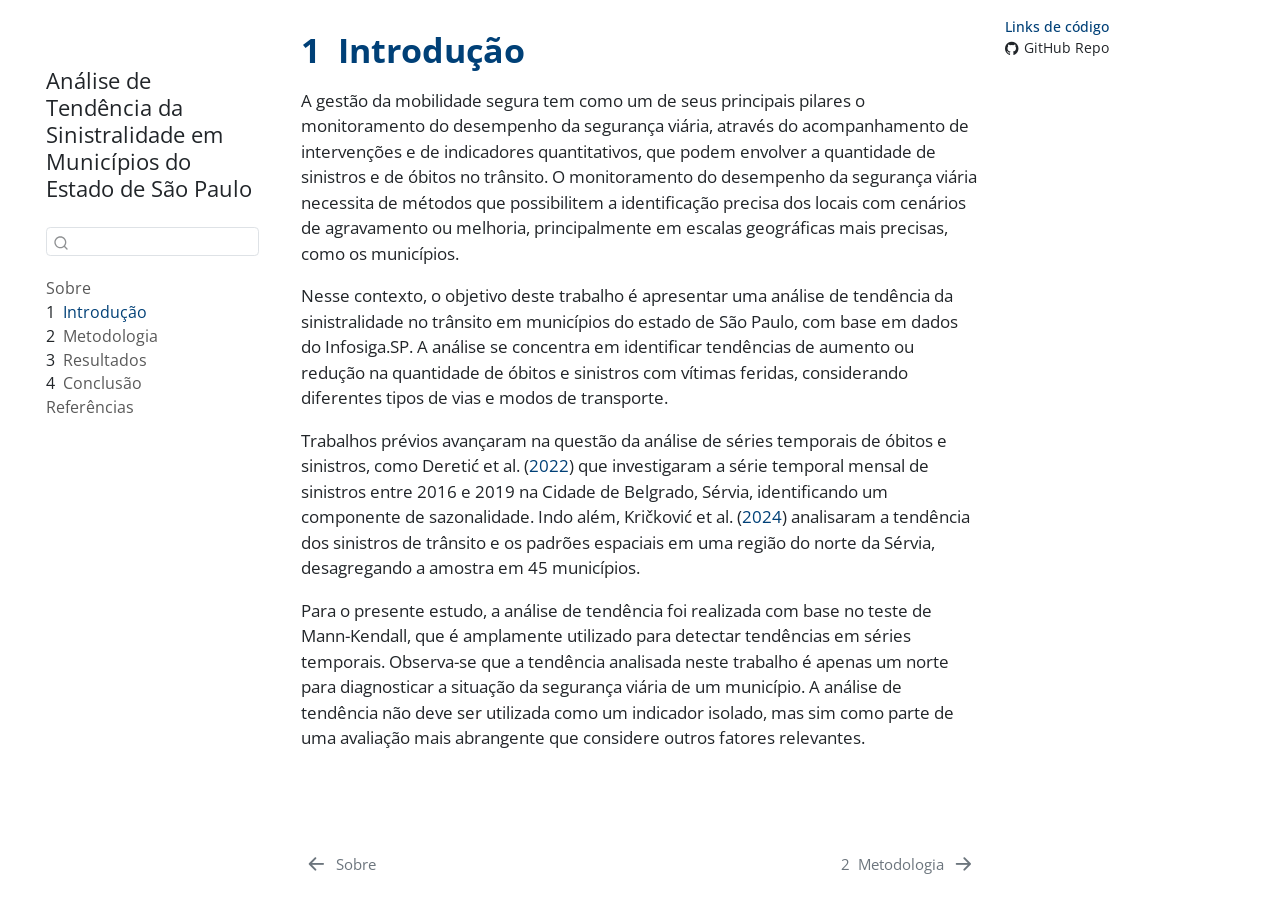
==== docs/01-introducao.html @ 55fef878 "Insere a logo e muda o output para docs (#19)" ====
<!DOCTYPE html>
<html xmlns="http://www.w3.org/1999/xhtml" lang="pt-BR" xml:lang="pt-BR"><head>

<meta charset="utf-8">
<meta name="generator" content="quarto-1.7.29">

<meta name="viewport" content="width=device-width, initial-scale=1.0, user-scalable=yes">


<title>1&nbsp; Introdução – Análise de Tendência da Sinistralidade em Municípios do Estado de São Paulo</title>
<style>
code{white-space: pre-wrap;}
span.smallcaps{font-variant: small-caps;}
div.columns{display: flex; gap: min(4vw, 1.5em);}
div.column{flex: auto; overflow-x: auto;}
div.hanging-indent{margin-left: 1.5em; text-indent: -1.5em;}
ul.task-list{list-style: none;}
ul.task-list li input[type="checkbox"] {
  width: 0.8em;
  margin: 0 0.8em 0.2em -1em; /* quarto-specific, see https://github.com/quarto-dev/quarto-cli/issues/4556 */ 
  vertical-align: middle;
}
/* CSS for citations */
div.csl-bib-body { }
div.csl-entry {
  clear: both;
  margin-bottom: 0em;
}
.hanging-indent div.csl-entry {
  margin-left:2em;
  text-indent:-2em;
}
div.csl-left-margin {
  min-width:2em;
  float:left;
}
div.csl-right-inline {
  margin-left:2em;
  padding-left:1em;
}
div.csl-indent {
  margin-left: 2em;
}</style>


<script src="site_libs/quarto-nav/quarto-nav.js"></script>
<script src="site_libs/quarto-nav/headroom.min.js"></script>
<script src="site_libs/clipboard/clipboard.min.js"></script>
<script src="site_libs/quarto-search/autocomplete.umd.js"></script>
<script src="site_libs/quarto-search/fuse.min.js"></script>
<script src="site_libs/quarto-search/quarto-search.js"></script>
<meta name="quarto:offset" content="./">
<link href="./02-metodologia.html" rel="next">
<link href="./index.html" rel="prev">
<script src="site_libs/quarto-html/quarto.js" type="module"></script>
<script src="site_libs/quarto-html/tabsets/tabsets.js" type="module"></script>
<script src="site_libs/quarto-html/popper.min.js"></script>
<script src="site_libs/quarto-html/tippy.umd.min.js"></script>
<script src="site_libs/quarto-html/anchor.min.js"></script>
<link href="site_libs/quarto-html/tippy.css" rel="stylesheet">
<link href="site_libs/quarto-html/quarto-syntax-highlighting-0815c480559380816a4d1ea211a47e91.css" rel="stylesheet" id="quarto-text-highlighting-styles">
<script src="site_libs/bootstrap/bootstrap.min.js"></script>
<link href="site_libs/bootstrap/bootstrap-icons.css" rel="stylesheet">
<link href="site_libs/bootstrap/bootstrap-4c45f1c5df16a2c79d4b30ee417fadc2.min.css" rel="stylesheet" append-hash="true" id="quarto-bootstrap" data-mode="light">
<script id="quarto-search-options" type="application/json">{
  "location": "sidebar",
  "copy-button": false,
  "collapse-after": 3,
  "panel-placement": "start",
  "type": "textbox",
  "limit": 50,
  "keyboard-shortcut": [
    "f",
    "/",
    "s"
  ],
  "show-item-context": false,
  "language": {
    "search-no-results-text": "Nenhum resultado",
    "search-matching-documents-text": "documentos correspondentes",
    "search-copy-link-title": "Copiar link para a busca",
    "search-hide-matches-text": "Esconder correspondências adicionais",
    "search-more-match-text": "mais correspondência neste documento",
    "search-more-matches-text": "mais correspondências neste documento",
    "search-clear-button-title": "Limpar",
    "search-text-placeholder": "",
    "search-detached-cancel-button-title": "Cancelar",
    "search-submit-button-title": "Enviar",
    "search-label": "Procurar"
  }
}</script>


</head>

<body class="nav-sidebar floating quarto-light">

<div id="quarto-search-results"></div>
  <header id="quarto-header" class="headroom fixed-top">
  <nav class="quarto-secondary-nav">
    <div class="container-fluid d-flex">
      <button type="button" class="quarto-btn-toggle btn" data-bs-toggle="collapse" role="button" data-bs-target=".quarto-sidebar-collapse-item" aria-controls="quarto-sidebar" aria-expanded="false" aria-label="Alternar barra lateral" onclick="if (window.quartoToggleHeadroom) { window.quartoToggleHeadroom(); }">
        <i class="bi bi-layout-text-sidebar-reverse"></i>
      </button>
        <nav class="quarto-page-breadcrumbs" aria-label="breadcrumb"><ol class="breadcrumb"><li class="breadcrumb-item"><a href="./01-introducao.html"><span class="chapter-number">1</span>&nbsp; <span class="chapter-title">Introdução</span></a></li></ol></nav>
        <a class="flex-grow-1" role="navigation" data-bs-toggle="collapse" data-bs-target=".quarto-sidebar-collapse-item" aria-controls="quarto-sidebar" aria-expanded="false" aria-label="Alternar barra lateral" onclick="if (window.quartoToggleHeadroom) { window.quartoToggleHeadroom(); }">      
        </a>
      <button type="button" class="btn quarto-search-button" aria-label="Procurar" onclick="window.quartoOpenSearch();">
        <i class="bi bi-search"></i>
      </button>
    </div>
  </nav>
</header>
<!-- content -->
<div id="quarto-content" class="quarto-container page-columns page-rows-contents page-layout-article">
<!-- sidebar -->
  <nav id="quarto-sidebar" class="sidebar collapse collapse-horizontal quarto-sidebar-collapse-item sidebar-navigation floating overflow-auto">
    <div class="pt-lg-2 mt-2 text-left sidebar-header sidebar-header-stacked">
      <a href="./index.html" class="sidebar-logo-link">
      <img src="./img/POLI_HORIZONTAL.png" alt="" class="sidebar-logo py-0 d-lg-inline d-none">
      </a>
    <div class="sidebar-title mb-0 py-0">
      <a href="./">Análise de Tendência da Sinistralidade em Municípios do Estado de São Paulo</a> 
    </div>
      </div>
        <div class="mt-2 flex-shrink-0 align-items-center">
        <div class="sidebar-search">
        <div id="quarto-search" class="" title="Procurar"></div>
        </div>
        </div>
    <div class="sidebar-menu-container"> 
    <ul class="list-unstyled mt-1">
        <li class="sidebar-item">
  <div class="sidebar-item-container"> 
  <a href="./index.html" class="sidebar-item-text sidebar-link">
 <span class="menu-text">Sobre</span></a>
  </div>
</li>
        <li class="sidebar-item">
  <div class="sidebar-item-container"> 
  <a href="./01-introducao.html" class="sidebar-item-text sidebar-link active">
 <span class="menu-text"><span class="chapter-number">1</span>&nbsp; <span class="chapter-title">Introdução</span></span></a>
  </div>
</li>
        <li class="sidebar-item">
  <div class="sidebar-item-container"> 
  <a href="./02-metodologia.html" class="sidebar-item-text sidebar-link">
 <span class="menu-text"><span class="chapter-number">2</span>&nbsp; <span class="chapter-title">Metodologia</span></span></a>
  </div>
</li>
        <li class="sidebar-item">
  <div class="sidebar-item-container"> 
  <a href="./03-resultados.html" class="sidebar-item-text sidebar-link">
 <span class="menu-text"><span class="chapter-number">3</span>&nbsp; <span class="chapter-title">Resultados</span></span></a>
  </div>
</li>
        <li class="sidebar-item">
  <div class="sidebar-item-container"> 
  <a href="./04-conclusao.html" class="sidebar-item-text sidebar-link">
 <span class="menu-text"><span class="chapter-number">4</span>&nbsp; <span class="chapter-title">Conclusão</span></span></a>
  </div>
</li>
        <li class="sidebar-item">
  <div class="sidebar-item-container"> 
  <a href="./05-referencias.html" class="sidebar-item-text sidebar-link">
 <span class="menu-text">Referências</span></a>
  </div>
</li>
    </ul>
    </div>
</nav>
<div id="quarto-sidebar-glass" class="quarto-sidebar-collapse-item" data-bs-toggle="collapse" data-bs-target=".quarto-sidebar-collapse-item"></div>
<!-- margin-sidebar -->
    <div id="quarto-margin-sidebar" class="sidebar margin-sidebar">
        
    <div class="quarto-code-links"><h2>Links de código</h2><ul><li><a href="https://github.com/Detran-SP/tendencia_municipios/" target="_blank"><i class="bi bi-github"></i>GitHub Repo</a></li></ul></div></div>
<!-- main -->
<main class="content" id="quarto-document-content">

<header id="title-block-header" class="quarto-title-block default">
<div class="quarto-title">
<h1 class="title"><span id="sec-introduction" class="quarto-section-identifier"><span class="chapter-number">1</span>&nbsp; <span class="chapter-title">Introdução</span></span></h1>
</div>



<div class="quarto-title-meta">

    
  
    
  </div>
  


</header>


<p>A gestão da mobilidade segura tem como um de seus principais pilares o monitoramento do desempenho da segurança viária, através do acompanhamento de intervenções e de indicadores quantitativos, que podem envolver a quantidade de sinistros e de óbitos no trânsito. O monitoramento do desempenho da segurança viária necessita de métodos que possibilitem a identificação precisa dos locais com cenários de agravamento ou melhoria, principalmente em escalas geográficas mais precisas, como os municípios.</p>
<p>Nesse contexto, o objetivo deste trabalho é apresentar uma análise de tendência da sinistralidade no trânsito em municípios do estado de São Paulo, com base em dados do Infosiga.SP. A análise se concentra em identificar tendências de aumento ou redução na quantidade de óbitos e sinistros com vítimas feridas, considerando diferentes tipos de vias e modos de transporte.</p>
<p>Trabalhos prévios avançaram na questão da análise de séries temporais de óbitos e sinistros, como <span class="citation" data-cites="dereticSARIMAModellingApproach2022">Deretić et al. (<a href="05-referencias.html#ref-dereticSARIMAModellingApproach2022" role="doc-biblioref">2022</a>)</span> que investigaram a série temporal mensal de sinistros entre 2016 e 2019 na Cidade de Belgrado, Sérvia, identificando um componente de sazonalidade. Indo além, <span class="citation" data-cites="krickovicSpatialtemporalTrendAnalysis2024">Kričković et al. (<a href="05-referencias.html#ref-krickovicSpatialtemporalTrendAnalysis2024" role="doc-biblioref">2024</a>)</span> analisaram a tendência dos sinistros de trânsito e os padrões espaciais em uma região do norte da Sérvia, desagregando a amostra em 45 municípios.</p>
<p>Para o presente estudo, a análise de tendência foi realizada com base no teste de Mann-Kendall, que é amplamente utilizado para detectar tendências em séries temporais. Observa-se que a tendência analisada neste trabalho é apenas um norte para diagnosticar a situação da segurança viária de um município. A análise de tendência não deve ser utilizada como um indicador isolado, mas sim como parte de uma avaliação mais abrangente que considere outros fatores relevantes.</p>


<div id="refs" class="references csl-bib-body hanging-indent" data-entry-spacing="0" role="list" style="display: none">
<div id="ref-dereticSARIMAModellingApproach2022" class="csl-entry" role="listitem">
Deretić, Nemanja, Dragan Stanimirović, Mohammed Al Awadh, Nikola Vujanović, e Aleksandar Djukić. 2022. <span>“<span>SARIMA Modelling Approach</span> for <span>Forecasting</span> of <span>Traffic Accidents</span>”</span>. <em>Sustainability</em> 14 (8): 4403. <a href="https://doi.org/10.3390/su14084403">https://doi.org/10.3390/su14084403</a>.
</div>
<div id="ref-krickovicSpatialtemporalTrendAnalysis2024" class="csl-entry" role="listitem">
Kričković, Emina, Tin Lukić, Tanja Srejić, Anastazija Stojšić-Milosavljević, Vladimir Stojanović, e Zoran Kričković. 2024. <span>“Spatial-Temporal and Trend Analysis of Traffic Accidents in <span>AP Vojvodina</span> (<span>North Serbia</span>)”</span>. <em>Open Geosciences</em> 16 (1): 20220630. <a href="https://doi.org/10.1515/geo-2022-0630">https://doi.org/10.1515/geo-2022-0630</a>.
</div>
</div>

</main> <!-- /main -->
<script id="quarto-html-after-body" type="application/javascript">
  window.document.addEventListener("DOMContentLoaded", function (event) {
    const icon = "";
    const anchorJS = new window.AnchorJS();
    anchorJS.options = {
      placement: 'right',
      icon: icon
    };
    anchorJS.add('.anchored');
    const isCodeAnnotation = (el) => {
      for (const clz of el.classList) {
        if (clz.startsWith('code-annotation-')) {                     
          return true;
        }
      }
      return false;
    }
    const onCopySuccess = function(e) {
      // button target
      const button = e.trigger;
      // don't keep focus
      button.blur();
      // flash "checked"
      button.classList.add('code-copy-button-checked');
      var currentTitle = button.getAttribute("title");
      button.setAttribute("title", "Copiada");
      let tooltip;
      if (window.bootstrap) {
        button.setAttribute("data-bs-toggle", "tooltip");
        button.setAttribute("data-bs-placement", "left");
        button.setAttribute("data-bs-title", "Copiada");
        tooltip = new bootstrap.Tooltip(button, 
          { trigger: "manual", 
            customClass: "code-copy-button-tooltip",
            offset: [0, -8]});
        tooltip.show();    
      }
      setTimeout(function() {
        if (tooltip) {
          tooltip.hide();
          button.removeAttribute("data-bs-title");
          button.removeAttribute("data-bs-toggle");
          button.removeAttribute("data-bs-placement");
        }
        button.setAttribute("title", currentTitle);
        button.classList.remove('code-copy-button-checked');
      }, 1000);
      // clear code selection
      e.clearSelection();
    }
    const getTextToCopy = function(trigger) {
        const codeEl = trigger.previousElementSibling.cloneNode(true);
        for (const childEl of codeEl.children) {
          if (isCodeAnnotation(childEl)) {
            childEl.remove();
          }
        }
        return codeEl.innerText;
    }
    const clipboard = new window.ClipboardJS('.code-copy-button:not([data-in-quarto-modal])', {
      text: getTextToCopy
    });
    clipboard.on('success', onCopySuccess);
    if (window.document.getElementById('quarto-embedded-source-code-modal')) {
      const clipboardModal = new window.ClipboardJS('.code-copy-button[data-in-quarto-modal]', {
        text: getTextToCopy,
        container: window.document.getElementById('quarto-embedded-source-code-modal')
      });
      clipboardModal.on('success', onCopySuccess);
    }
      var localhostRegex = new RegExp(/^(?:http|https):\/\/localhost\:?[0-9]*\//);
      var mailtoRegex = new RegExp(/^mailto:/);
        var filterRegex = new RegExp('/' + window.location.host + '/');
      var isInternal = (href) => {
          return filterRegex.test(href) || localhostRegex.test(href) || mailtoRegex.test(href);
      }
      // Inspect non-navigation links and adorn them if external
     var links = window.document.querySelectorAll('a[href]:not(.nav-link):not(.navbar-brand):not(.toc-action):not(.sidebar-link):not(.sidebar-item-toggle):not(.pagination-link):not(.no-external):not([aria-hidden]):not(.dropdown-item):not(.quarto-navigation-tool):not(.about-link)');
      for (var i=0; i<links.length; i++) {
        const link = links[i];
        if (!isInternal(link.href)) {
          // undo the damage that might have been done by quarto-nav.js in the case of
          // links that we want to consider external
          if (link.dataset.originalHref !== undefined) {
            link.href = link.dataset.originalHref;
          }
        }
      }
    function tippyHover(el, contentFn, onTriggerFn, onUntriggerFn) {
      const config = {
        allowHTML: true,
        maxWidth: 500,
        delay: 100,
        arrow: false,
        appendTo: function(el) {
            return el.parentElement;
        },
        interactive: true,
        interactiveBorder: 10,
        theme: 'quarto',
        placement: 'bottom-start',
      };
      if (contentFn) {
        config.content = contentFn;
      }
      if (onTriggerFn) {
        config.onTrigger = onTriggerFn;
      }
      if (onUntriggerFn) {
        config.onUntrigger = onUntriggerFn;
      }
      window.tippy(el, config); 
    }
    const noterefs = window.document.querySelectorAll('a[role="doc-noteref"]');
    for (var i=0; i<noterefs.length; i++) {
      const ref = noterefs[i];
      tippyHover(ref, function() {
        // use id or data attribute instead here
        let href = ref.getAttribute('data-footnote-href') || ref.getAttribute('href');
        try { href = new URL(href).hash; } catch {}
        const id = href.replace(/^#\/?/, "");
        const note = window.document.getElementById(id);
        if (note) {
          return note.innerHTML;
        } else {
          return "";
        }
      });
    }
    const xrefs = window.document.querySelectorAll('a.quarto-xref');
    const processXRef = (id, note) => {
      // Strip column container classes
      const stripColumnClz = (el) => {
        el.classList.remove("page-full", "page-columns");
        if (el.children) {
          for (const child of el.children) {
            stripColumnClz(child);
          }
        }
      }
      stripColumnClz(note)
      if (id === null || id.startsWith('sec-')) {
        // Special case sections, only their first couple elements
        const container = document.createElement("div");
        if (note.children && note.children.length > 2) {
          container.appendChild(note.children[0].cloneNode(true));
          for (let i = 1; i < note.children.length; i++) {
            const child = note.children[i];
            if (child.tagName === "P" && child.innerText === "") {
              continue;
            } else {
              container.appendChild(child.cloneNode(true));
              break;
            }
          }
          if (window.Quarto?.typesetMath) {
            window.Quarto.typesetMath(container);
          }
          return container.innerHTML
        } else {
          if (window.Quarto?.typesetMath) {
            window.Quarto.typesetMath(note);
          }
          return note.innerHTML;
        }
      } else {
        // Remove any anchor links if they are present
        const anchorLink = note.querySelector('a.anchorjs-link');
        if (anchorLink) {
          anchorLink.remove();
        }
        if (window.Quarto?.typesetMath) {
          window.Quarto.typesetMath(note);
        }
        if (note.classList.contains("callout")) {
          return note.outerHTML;
        } else {
          return note.innerHTML;
        }
      }
    }
    for (var i=0; i<xrefs.length; i++) {
      const xref = xrefs[i];
      tippyHover(xref, undefined, function(instance) {
        instance.disable();
        let url = xref.getAttribute('href');
        let hash = undefined; 
        if (url.startsWith('#')) {
          hash = url;
        } else {
          try { hash = new URL(url).hash; } catch {}
        }
        if (hash) {
          const id = hash.replace(/^#\/?/, "");
          const note = window.document.getElementById(id);
          if (note !== null) {
            try {
              const html = processXRef(id, note.cloneNode(true));
              instance.setContent(html);
            } finally {
              instance.enable();
              instance.show();
            }
          } else {
            // See if we can fetch this
            fetch(url.split('#')[0])
            .then(res => res.text())
            .then(html => {
              const parser = new DOMParser();
              const htmlDoc = parser.parseFromString(html, "text/html");
              const note = htmlDoc.getElementById(id);
              if (note !== null) {
                const html = processXRef(id, note);
                instance.setContent(html);
              } 
            }).finally(() => {
              instance.enable();
              instance.show();
            });
          }
        } else {
          // See if we can fetch a full url (with no hash to target)
          // This is a special case and we should probably do some content thinning / targeting
          fetch(url)
          .then(res => res.text())
          .then(html => {
            const parser = new DOMParser();
            const htmlDoc = parser.parseFromString(html, "text/html");
            const note = htmlDoc.querySelector('main.content');
            if (note !== null) {
              // This should only happen for chapter cross references
              // (since there is no id in the URL)
              // remove the first header
              if (note.children.length > 0 && note.children[0].tagName === "HEADER") {
                note.children[0].remove();
              }
              const html = processXRef(null, note);
              instance.setContent(html);
            } 
          }).finally(() => {
            instance.enable();
            instance.show();
          });
        }
      }, function(instance) {
      });
    }
        let selectedAnnoteEl;
        const selectorForAnnotation = ( cell, annotation) => {
          let cellAttr = 'data-code-cell="' + cell + '"';
          let lineAttr = 'data-code-annotation="' +  annotation + '"';
          const selector = 'span[' + cellAttr + '][' + lineAttr + ']';
          return selector;
        }
        const selectCodeLines = (annoteEl) => {
          const doc = window.document;
          const targetCell = annoteEl.getAttribute("data-target-cell");
          const targetAnnotation = annoteEl.getAttribute("data-target-annotation");
          const annoteSpan = window.document.querySelector(selectorForAnnotation(targetCell, targetAnnotation));
          const lines = annoteSpan.getAttribute("data-code-lines").split(",");
          const lineIds = lines.map((line) => {
            return targetCell + "-" + line;
          })
          let top = null;
          let height = null;
          let parent = null;
          if (lineIds.length > 0) {
              //compute the position of the single el (top and bottom and make a div)
              const el = window.document.getElementById(lineIds[0]);
              top = el.offsetTop;
              height = el.offsetHeight;
              parent = el.parentElement.parentElement;
            if (lineIds.length > 1) {
              const lastEl = window.document.getElementById(lineIds[lineIds.length - 1]);
              const bottom = lastEl.offsetTop + lastEl.offsetHeight;
              height = bottom - top;
            }
            if (top !== null && height !== null && parent !== null) {
              // cook up a div (if necessary) and position it 
              let div = window.document.getElementById("code-annotation-line-highlight");
              if (div === null) {
                div = window.document.createElement("div");
                div.setAttribute("id", "code-annotation-line-highlight");
                div.style.position = 'absolute';
                parent.appendChild(div);
              }
              div.style.top = top - 2 + "px";
              div.style.height = height + 4 + "px";
              div.style.left = 0;
              let gutterDiv = window.document.getElementById("code-annotation-line-highlight-gutter");
              if (gutterDiv === null) {
                gutterDiv = window.document.createElement("div");
                gutterDiv.setAttribute("id", "code-annotation-line-highlight-gutter");
                gutterDiv.style.position = 'absolute';
                const codeCell = window.document.getElementById(targetCell);
                const gutter = codeCell.querySelector('.code-annotation-gutter');
                gutter.appendChild(gutterDiv);
              }
              gutterDiv.style.top = top - 2 + "px";
              gutterDiv.style.height = height + 4 + "px";
            }
            selectedAnnoteEl = annoteEl;
          }
        };
        const unselectCodeLines = () => {
          const elementsIds = ["code-annotation-line-highlight", "code-annotation-line-highlight-gutter"];
          elementsIds.forEach((elId) => {
            const div = window.document.getElementById(elId);
            if (div) {
              div.remove();
            }
          });
          selectedAnnoteEl = undefined;
        };
          // Handle positioning of the toggle
      window.addEventListener(
        "resize",
        throttle(() => {
          elRect = undefined;
          if (selectedAnnoteEl) {
            selectCodeLines(selectedAnnoteEl);
          }
        }, 10)
      );
      function throttle(fn, ms) {
      let throttle = false;
      let timer;
        return (...args) => {
          if(!throttle) { // first call gets through
              fn.apply(this, args);
              throttle = true;
          } else { // all the others get throttled
              if(timer) clearTimeout(timer); // cancel #2
              timer = setTimeout(() => {
                fn.apply(this, args);
                timer = throttle = false;
              }, ms);
          }
        };
      }
        // Attach click handler to the DT
        const annoteDls = window.document.querySelectorAll('dt[data-target-cell]');
        for (const annoteDlNode of annoteDls) {
          annoteDlNode.addEventListener('click', (event) => {
            const clickedEl = event.target;
            if (clickedEl !== selectedAnnoteEl) {
              unselectCodeLines();
              const activeEl = window.document.querySelector('dt[data-target-cell].code-annotation-active');
              if (activeEl) {
                activeEl.classList.remove('code-annotation-active');
              }
              selectCodeLines(clickedEl);
              clickedEl.classList.add('code-annotation-active');
            } else {
              // Unselect the line
              unselectCodeLines();
              clickedEl.classList.remove('code-annotation-active');
            }
          });
        }
    const findCites = (el) => {
      const parentEl = el.parentElement;
      if (parentEl) {
        const cites = parentEl.dataset.cites;
        if (cites) {
          return {
            el,
            cites: cites.split(' ')
          };
        } else {
          return findCites(el.parentElement)
        }
      } else {
        return undefined;
      }
    };
    var bibliorefs = window.document.querySelectorAll('a[role="doc-biblioref"]');
    for (var i=0; i<bibliorefs.length; i++) {
      const ref = bibliorefs[i];
      const citeInfo = findCites(ref);
      if (citeInfo) {
        tippyHover(citeInfo.el, function() {
          var popup = window.document.createElement('div');
          citeInfo.cites.forEach(function(cite) {
            var citeDiv = window.document.createElement('div');
            citeDiv.classList.add('hanging-indent');
            citeDiv.classList.add('csl-entry');
            var biblioDiv = window.document.getElementById('ref-' + cite);
            if (biblioDiv) {
              citeDiv.innerHTML = biblioDiv.innerHTML;
            }
            popup.appendChild(citeDiv);
          });
          return popup.innerHTML;
        });
      }
    }
  });
  </script>
<nav class="page-navigation">
  <div class="nav-page nav-page-previous">
      <a href="./index.html" class="pagination-link" aria-label="Sobre">
        <i class="bi bi-arrow-left-short"></i> <span class="nav-page-text">Sobre</span>
      </a>          
  </div>
  <div class="nav-page nav-page-next">
      <a href="./02-metodologia.html" class="pagination-link" aria-label="Metodologia">
        <span class="nav-page-text"><span class="chapter-number">2</span>&nbsp; <span class="chapter-title">Metodologia</span></span> <i class="bi bi-arrow-right-short"></i>
      </a>
  </div>
</nav>
</div> <!-- /content -->




</body></html>
---- docs/site_libs/quarto-html/tippy.css ----
.tippy-box[data-animation=fade][data-state=hidden]{opacity:0}[data-tippy-root]{max-width:calc(100vw - 10px)}.tippy-box{position:relative;background-color:#333;color:#fff;border-radius:4px;font-size:14px;line-height:1.4;white-space:normal;outline:0;transition-property:transform,visibility,opacity}.tippy-box[data-placement^=top]>.tippy-arrow{bottom:0}.tippy-box[data-placement^=top]>.tippy-arrow:before{bottom:-7px;left:0;border-width:8px 8px 0;border-top-color:initial;transform-origin:center top}.tippy-box[data-placement^=bottom]>.tippy-arrow{top:0}.tippy-box[data-placement^=bottom]>.tippy-arrow:before{top:-7px;left:0;border-width:0 8px 8px;border-bottom-color:initial;transform-origin:center bottom}.tippy-box[data-placement^=left]>.tippy-arrow{right:0}.tippy-box[data-placement^=left]>.tippy-arrow:before{border-width:8px 0 8px 8px;border-left-color:initial;right:-7px;transform-origin:center left}.tippy-box[data-placement^=right]>.tippy-arrow{left:0}.tippy-box[data-placement^=right]>.tippy-arrow:before{left:-7px;border-width:8px 8px 8px 0;border-right-color:initial;transform-origin:center right}.tippy-box[data-inertia][data-state=visible]{transition-timing-function:cubic-bezier(.54,1.5,.38,1.11)}.tippy-arrow{width:16px;height:16px;color:#333}.tippy-arrow:before{content:"";position:absolute;border-color:transparent;border-style:solid}.tippy-content{position:relative;padding:5px 9px;z-index:1}
---- docs/site_libs/quarto-html/quarto-syntax-highlighting-0815c480559380816a4d1ea211a47e91.css ----
/* quarto syntax highlight colors */
:root {
  --quarto-hl-ot-color: #003B4F;
  --quarto-hl-at-color: #657422;
  --quarto-hl-ss-color: #20794D;
  --quarto-hl-an-color: #5E5E5E;
  --quarto-hl-fu-color: #4758AB;
  --quarto-hl-st-color: #20794D;
  --quarto-hl-cf-color: #003B4F;
  --quarto-hl-op-color: #5E5E5E;
  --quarto-hl-er-color: #AD0000;
  --quarto-hl-bn-color: #AD0000;
  --quarto-hl-al-color: #AD0000;
  --quarto-hl-va-color: #111111;
  --quarto-hl-bu-color: inherit;
  --quarto-hl-ex-color: inherit;
  --quarto-hl-pp-color: #AD0000;
  --quarto-hl-in-color: #5E5E5E;
  --quarto-hl-vs-color: #20794D;
  --quarto-hl-wa-color: #5E5E5E;
  --quarto-hl-do-color: #5E5E5E;
  --quarto-hl-im-color: #00769E;
  --quarto-hl-ch-color: #20794D;
  --quarto-hl-dt-color: #AD0000;
  --quarto-hl-fl-color: #AD0000;
  --quarto-hl-co-color: #5E5E5E;
  --quarto-hl-cv-color: #5E5E5E;
  --quarto-hl-cn-color: #8f5902;
  --quarto-hl-sc-color: #5E5E5E;
  --quarto-hl-dv-color: #AD0000;
  --quarto-hl-kw-color: #003B4F;
}

/* other quarto variables */
:root {
  --quarto-font-monospace: SFMono-Regular, Menlo, Monaco, Consolas, "Liberation Mono", "Courier New", monospace;
}

/* syntax highlight based on Pandoc's rules */
pre > code.sourceCode > span {
  color: #003B4F;
}

code.sourceCode > span {
  color: #003B4F;
}

div.sourceCode,
div.sourceCode pre.sourceCode {
  color: #003B4F;
}

/* Normal */
code span {
  color: #003B4F;
}

/* Alert */
code span.al {
  color: #AD0000;
  font-style: inherit;
}

/* Annotation */
code span.an {
  color: #5E5E5E;
  font-style: inherit;
}

/* Attribute */
code span.at {
  color: #657422;
  font-style: inherit;
}

/* BaseN */
code span.bn {
  color: #AD0000;
  font-style: inherit;
}

/* BuiltIn */
code span.bu {
  font-style: inherit;
}

/* ControlFlow */
code span.cf {
  color: #003B4F;
  font-weight: bold;
  font-style: inherit;
}

/* Char */
code span.ch {
  color: #20794D;
  font-style: inherit;
}

/* Constant */
code span.cn {
  color: #8f5902;
  font-style: inherit;
}

/* Comment */
code span.co {
  color: #5E5E5E;
  font-style: inherit;
}

/* CommentVar */
code span.cv {
  color: #5E5E5E;
  font-style: italic;
}

/* Documentation */
code span.do {
  color: #5E5E5E;
  font-style: italic;
}

/* DataType */
code span.dt {
  color: #AD0000;
  font-style: inherit;
}

/* DecVal */
code span.dv {
  color: #AD0000;
  font-style: inherit;
}

/* Error */
code span.er {
  color: #AD0000;
  font-style: inherit;
}

/* Extension */
code span.ex {
  font-style: inherit;
}

/* Float */
code span.fl {
  color: #AD0000;
  font-style: inherit;
}

/* Function */
code span.fu {
  color: #4758AB;
  font-style: inherit;
}

/* Import */
code span.im {
  color: #00769E;
  font-style: inherit;
}

/* Information */
code span.in {
  color: #5E5E5E;
  font-style: inherit;
}

/* Keyword */
code span.kw {
  color: #003B4F;
  font-weight: bold;
  font-style: inherit;
}

/* Operator */
code span.op {
  color: #5E5E5E;
  font-style: inherit;
}

/* Other */
code span.ot {
  color: #003B4F;
  font-style: inherit;
}

/* Preprocessor */
code span.pp {
  color: #AD0000;
  font-style: inherit;
}

/* SpecialChar */
code span.sc {
  color: #5E5E5E;
  font-style: inherit;
}

/* SpecialString */
code span.ss {
  color: #20794D;
  font-style: inherit;
}

/* String */
code span.st {
  color: #20794D;
  font-style: inherit;
}

/* Variable */
code span.va {
  color: #111111;
  font-style: inherit;
}

/* VerbatimString */
code span.vs {
  color: #20794D;
  font-style: inherit;
}

/* Warning */
code span.wa {
  color: #5E5E5E;
  font-style: italic;
}

.prevent-inlining {
  content: "</";
}

/*# sourceMappingURL=d398365ccb532ba00fe56d6aa1025863.css.map */
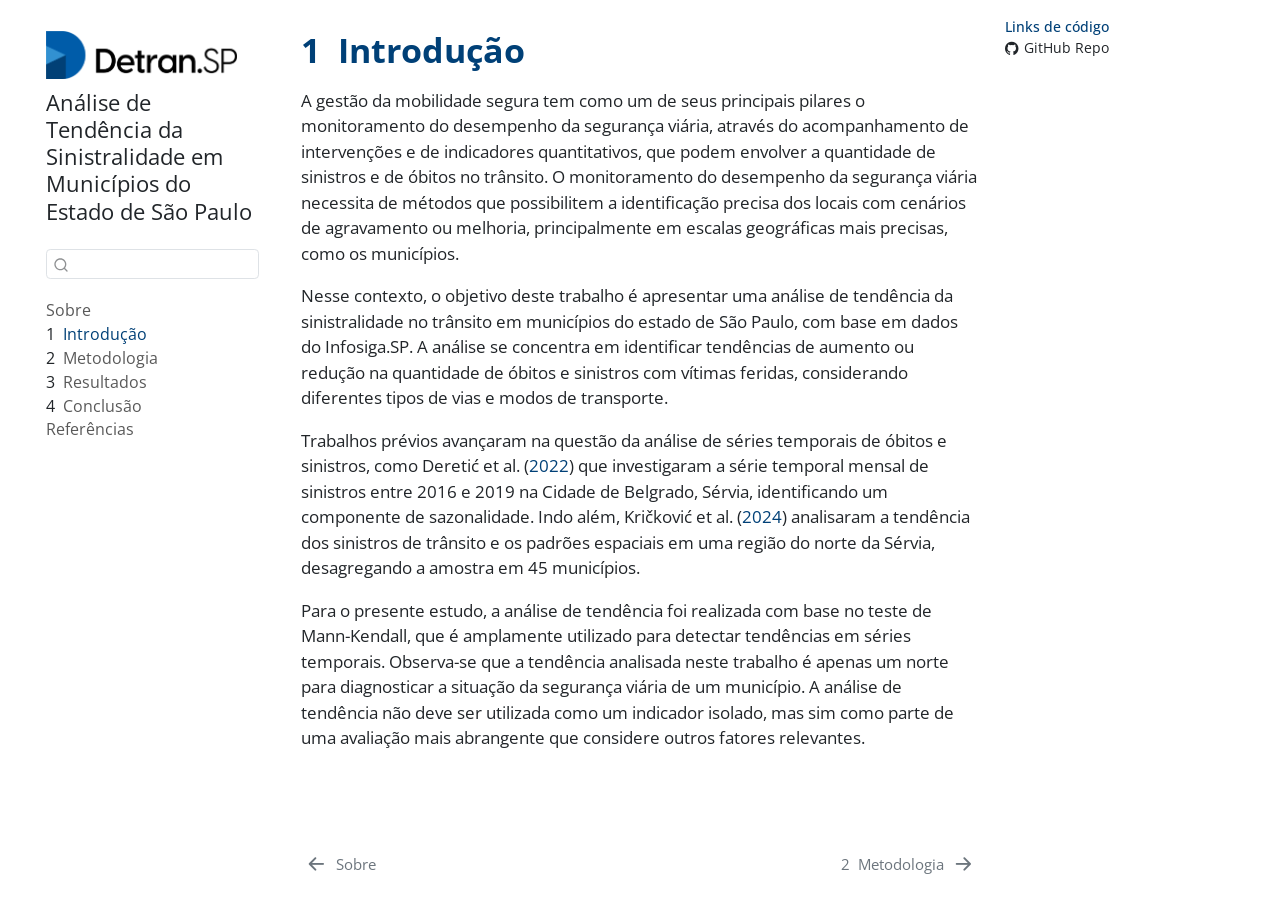
==== commit 9e5004b4: "Insere a logo do detran (#19)" ====
--- a/docs/01-introducao.html
+++ b/docs/01-introducao.html
@@ -117,7 +117,7 @@
   <nav id="quarto-sidebar" class="sidebar collapse collapse-horizontal quarto-sidebar-collapse-item sidebar-navigation floating overflow-auto">
     <div class="pt-lg-2 mt-2 text-left sidebar-header sidebar-header-stacked">
       <a href="./index.html" class="sidebar-logo-link">
-      <img src="./img/POLI_HORIZONTAL.png" alt="" class="sidebar-logo py-0 d-lg-inline d-none">
+      <img src="./img/POLI_HORIZONTAL_PNG.png" alt="" class="sidebar-logo py-0 d-lg-inline d-none">
       </a>
     <div class="sidebar-title mb-0 py-0">
       <a href="./">Análise de Tendência da Sinistralidade em Municípios do Estado de São Paulo</a> 
